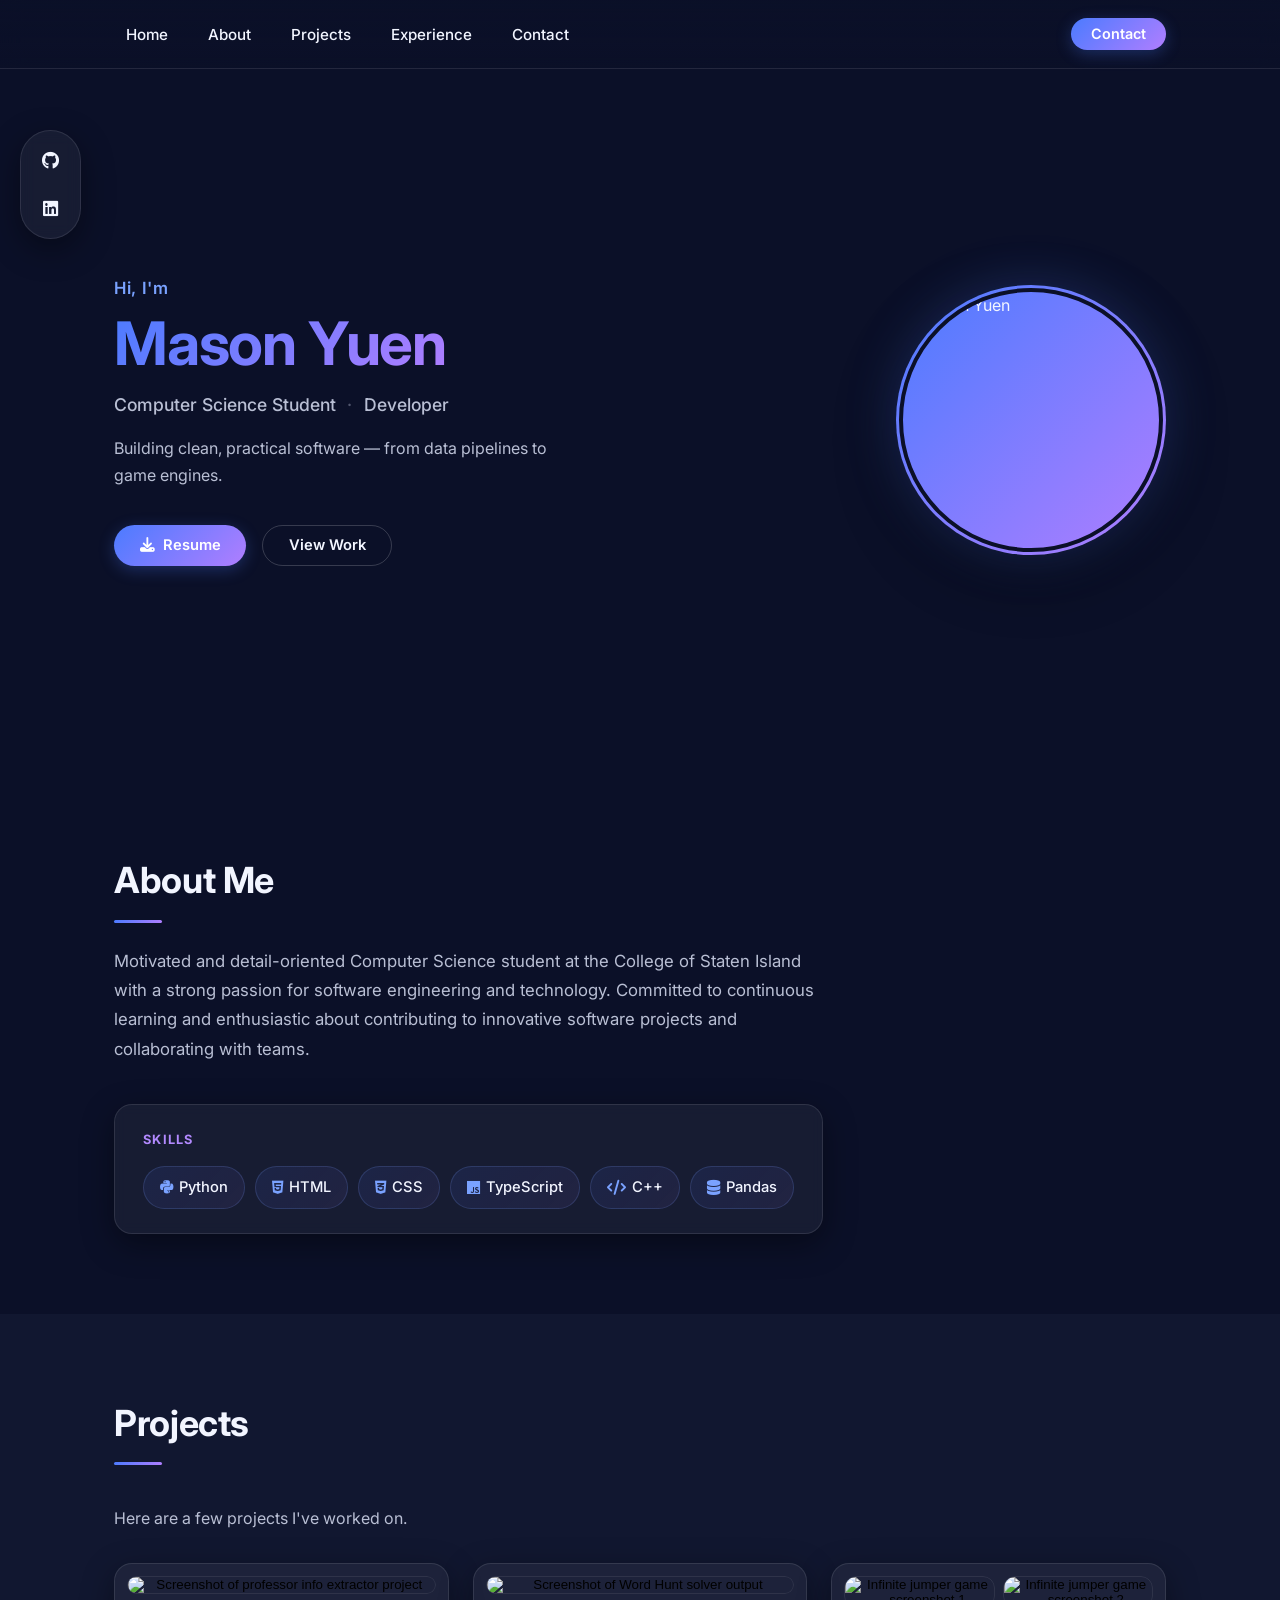
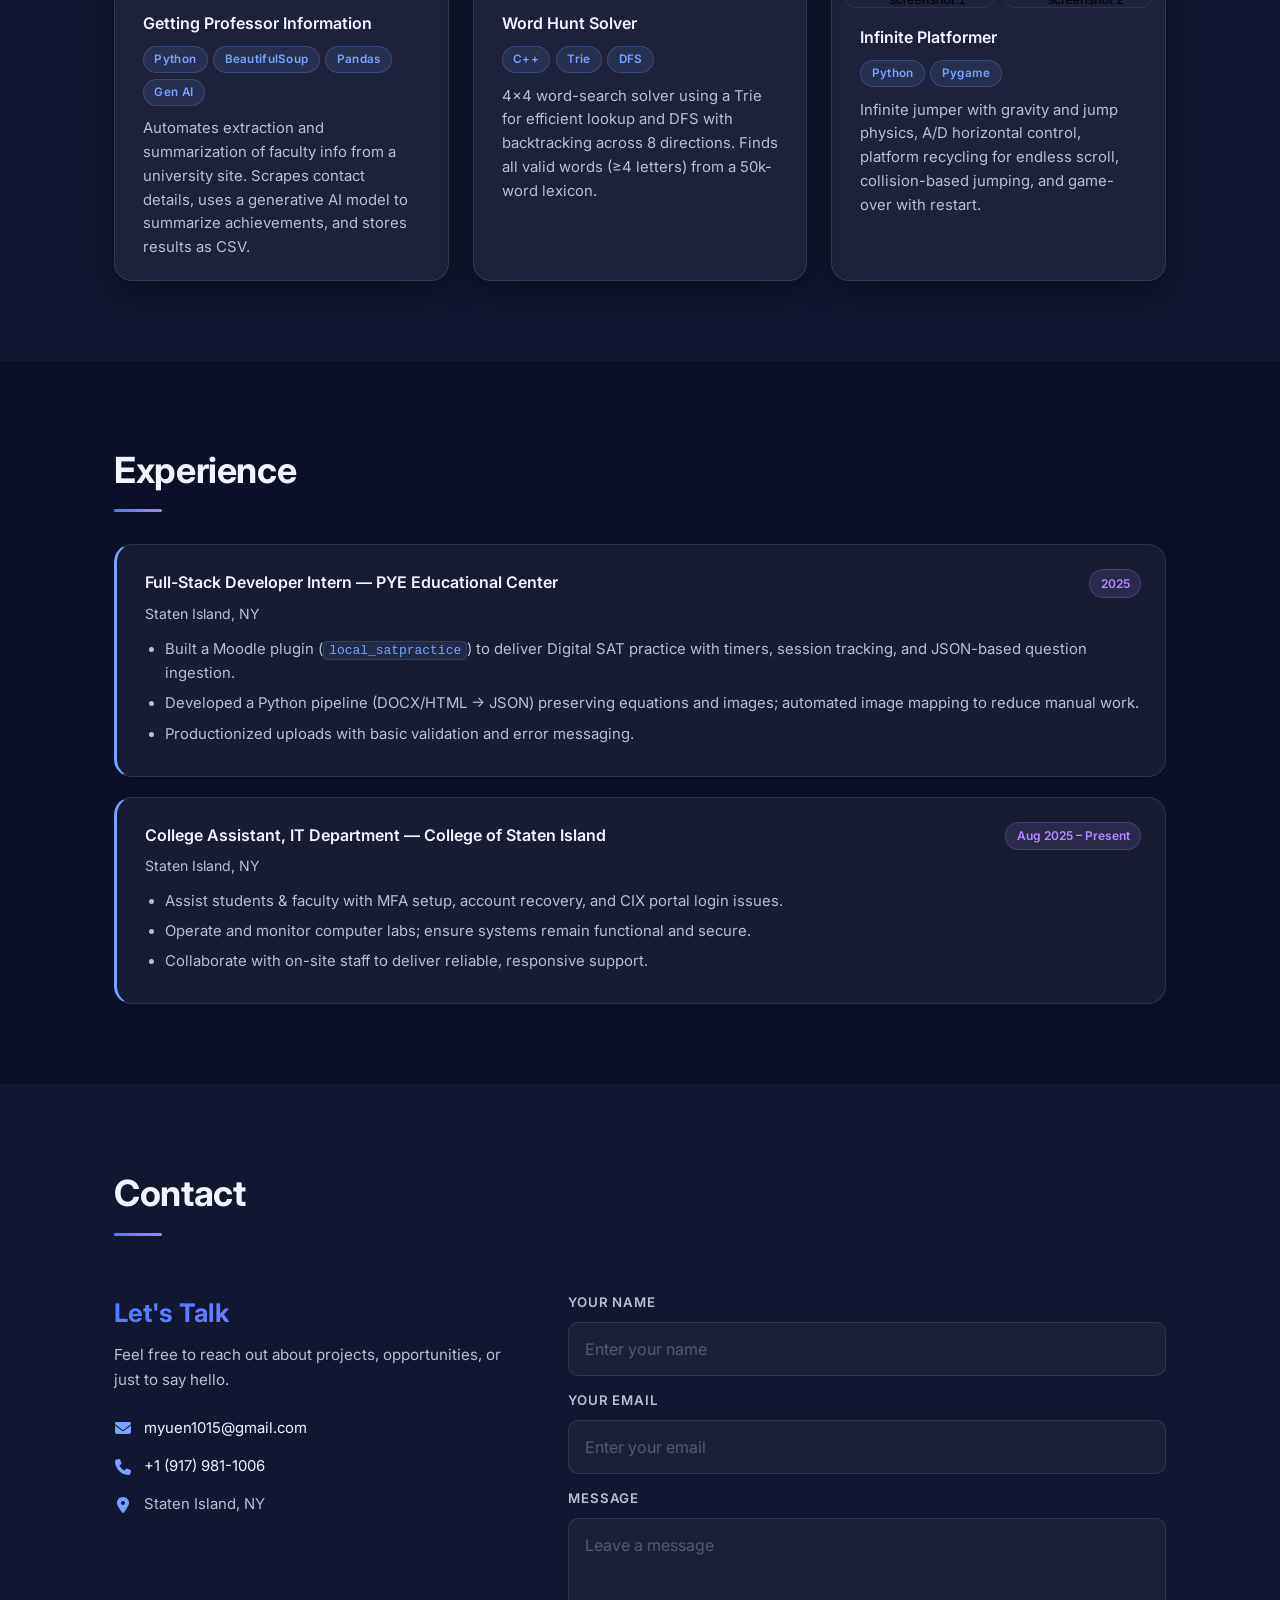
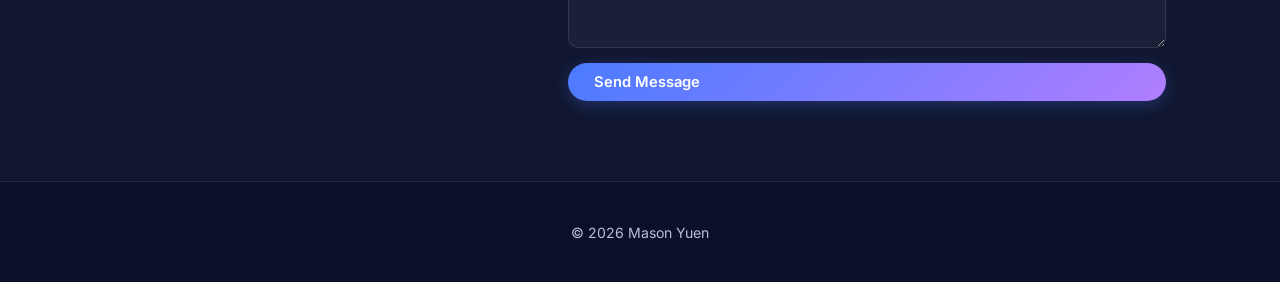
==== index.html @ f8a90714 "Modernize portfolio design and fix JS bugs - Redesign hero to side-by-side layout with gradient phot" ====
<!DOCTYPE html>
<html lang="en">
<head>
  <meta charset="UTF-8" />
  <meta name="viewport" content="width=device-width, initial-scale=1.0" />
  <meta name="description" content="Portfolio of Mason Yuen — Computer Science student and developer. Projects, experience, and contact." />

  <!-- Google Fonts -->
  <link rel="preconnect" href="https://fonts.googleapis.com" />
  <link rel="preconnect" href="https://fonts.gstatic.com" crossorigin />
  <link href="https://fonts.googleapis.com/css2?family=Inter:wght@400;500;600;700&display=swap" rel="stylesheet" />

  <!-- Font Awesome -->
  <link
    rel="stylesheet"
    href="https://cdnjs.cloudflare.com/ajax/libs/font-awesome/6.7.1/css/all.min.css"
    integrity="sha512-5Hs3dF2AEPkpNAR7UiOHba+lRSJNeM2ECkwxUIxC1Q/FLycGTbNapWXB4tP889k5T5Ju8fs4b1P5z/iB4nMfSQ=="
    crossorigin="anonymous"
    referrerpolicy="no-referrer"
  />

  <!-- Favicon -->
  <link rel="icon" type="image/png" href="./assets/logo.png" />

  <!-- Styles & Scripts -->
  <link rel="stylesheet" href="./styles/styles.css" />
  <script src="./scripts/scripts.js" defer></script>

  <title>Mason Yuen — Portfolio</title>
</head>
<body>
  <!-- Scroll Progress Bar -->
  <div class="scroll-progress-bar" id="scroll-progress" aria-hidden="true"></div>

  <noscript>
    <p style="padding:1rem;background:#ffe9e9;color:#a00000">
      This site works best with JavaScript enabled.
    </p>
  </noscript>

  <!-- Social / Floating bar -->
  <aside class="social-media" aria-label="Social links">
    <a href="https://github.com/myuen1015" target="_blank" rel="noopener noreferrer" aria-label="GitHub">
      <i class="fa-brands fa-github" aria-hidden="true"></i>
    </a>
    <a href="https://www.linkedin.com/in/mason-yuen-a70073311/" target="_blank" rel="noopener noreferrer" aria-label="LinkedIn">
      <i class="fa-brands fa-linkedin" aria-hidden="true"></i>
    </a>
  </aside>

  <!-- Header / Navigation -->
  <header class="site-header">
    <nav class="navbar" aria-label="Main">
      <button
        class="nav-toggle"
        aria-label="Open menu"
        aria-controls="primary-nav"
        aria-expanded="false"
      >
        <i class="fa-solid fa-bars" aria-hidden="true"></i>
      </button>

      <div id="primary-nav" class="nav-menu" data-nav>
        <button
          class="nav-close"
          aria-label="Close menu"
          aria-controls="primary-nav"
          aria-expanded="true"
        >
          <i class="fa-solid fa-x" aria-hidden="true"></i>
        </button>
        <a href="#home">Home</a>
        <a href="#about">About</a>
        <a href="#projects">Projects</a>
        <a href="#experience">Experience</a>
        <a href="#contact">Contact</a>
      </div>

      <a href="#contact" class="btn nav-btn mouse-cursor-gradient-tracking">
        <span>Contact</span>
      </a>
    </nav>
  </header>

  <main>
    <!-- Hero -->
    <section class="hero" id="home" aria-labelledby="hero-title">
      <div class="hero-text" data-reveal>
        <p class="hero-greeting">Hi, I'm</p>
        <h1 id="hero-title"><span class="text-effect">Mason Yuen</span></h1>
        <p class="hero-role">Computer Science Student <span class="hero-sep">·</span> Developer</p>
        <p class="hero-bio">Building clean, practical software — from data pipelines to game engines.</p>
        <div class="hero-cta">
          <a
            href="./assets/Mason Yuen Resume 4_24_2025.pdf"
            class="btn"
            target="_blank"
            rel="noopener noreferrer"
          >
            <i class="fa-solid fa-download" aria-hidden="true"></i> Resume
          </a>
          <a href="#projects" class="btn btn-ghost">View Work</a>
        </div>
      </div>
      <div class="hero-image" data-reveal data-reveal-delay="150">
        <div class="hero-image-ring">
          <img src="./assets/file.jpg" alt="Mason Yuen" />
        </div>
      </div>
    </section>

    <!-- About -->
    <section class="section" id="about" aria-labelledby="about-title" data-reveal>
      <h2 id="about-title" class="section-heading">About Me</h2>
      <p class="about-bio text-muted">
        Motivated and detail-oriented Computer Science student at the College of Staten Island
        with a strong passion for software engineering and technology. Committed to continuous
        learning and enthusiastic about contributing to innovative software projects and
        collaborating with teams.
      </p>

      <div class="about-skills">
        <h3>Skills</h3>
        <ul class="skills-list" role="list">
          <li><i class="fa-brands fa-python" aria-hidden="true"></i> Python</li>
          <li><i class="fa-brands fa-html5" aria-hidden="true"></i> HTML</li>
          <li><i class="fa-brands fa-css3-alt" aria-hidden="true"></i> CSS</li>
          <li><i class="fa-brands fa-js" aria-hidden="true"></i> TypeScript</li>
          <li><i class="fa-solid fa-code" aria-hidden="true"></i> C++</li>
          <li><i class="fa-solid fa-database" aria-hidden="true"></i> Pandas</li>
        </ul>
      </div>
    </section>

    <!-- Projects -->
    <section class="section section-tinted" id="projects" aria-labelledby="projects-title" data-reveal>
      <h2 id="projects-title" class="section-heading">Projects</h2>
      <p class="text-muted">Here are a few projects I've worked on.</p>

      <div class="projects-grid">
        <!-- Project 1 -->
        <article class="project-card">
          <figure class="image-placer">
            <button class="lightbox-trigger" data-src="./assets/image22.png" aria-label="Preview: Getting Professor Information project">
              <img src="./assets/image22.png" alt="Screenshot of professor info extractor project" loading="lazy" />
            </button>
            <figcaption class="project-description">
              <h3>Getting Professor Information</h3>
              <div class="tech-tags">
                <span class="tech-tag">Python</span>
                <span class="tech-tag">BeautifulSoup</span>
                <span class="tech-tag">Pandas</span>
                <span class="tech-tag">Gen AI</span>
              </div>
              <p class="project-words">
                Automates extraction and summarization of faculty info from a university site.
                Scrapes contact details, uses a generative AI model to summarize achievements,
                and stores results as CSV.
              </p>
            </figcaption>
          </figure>
        </article>

        <!-- Project 2 -->
        <article class="project-card">
          <figure class="image-placer">
            <button class="lightbox-trigger" data-src="./assets/Wordhuntimage.png" aria-label="Preview: Word Hunt Solver project">
              <img src="./assets/Wordhuntimage.png" alt="Screenshot of Word Hunt solver output" loading="lazy" />
            </button>
            <figcaption class="project-description">
              <h3>Word Hunt Solver</h3>
              <div class="tech-tags">
                <span class="tech-tag">C++</span>
                <span class="tech-tag">Trie</span>
                <span class="tech-tag">DFS</span>
              </div>
              <p class="project-words">
                4×4 word-search solver using a Trie for efficient lookup and DFS with
                backtracking across 8 directions. Finds all valid words (≥4 letters)
                from a 50k-word lexicon.
              </p>
            </figcaption>
          </figure>
        </article>

        <!-- Project 3 -->
        <article class="project-card">
          <figure class="image-placer">
            <div class="project-thumbs">
              <button class="lightbox-trigger" data-src="./assets/Screenshot 2024-12-13 191350.png" aria-label="Preview: Infinite Platformer screenshot 1">
                <img src="./assets/Screenshot 2024-12-13 191350.png" alt="Infinite jumper game screenshot 1" loading="lazy" />
              </button>
              <button class="lightbox-trigger" data-src="./assets/image12312.png" aria-label="Preview: Infinite Platformer screenshot 2">
                <img src="./assets/image12312.png" alt="Infinite jumper game screenshot 2" loading="lazy" />
              </button>
            </div>
            <figcaption class="project-description">
              <h3>Infinite Platformer</h3>
              <div class="tech-tags">
                <span class="tech-tag">Python</span>
                <span class="tech-tag">Pygame</span>
              </div>
              <p class="project-words">
                Infinite jumper with gravity and jump physics, A/D horizontal control,
                platform recycling for endless scroll, collision-based jumping, and
                game-over with restart.
              </p>
            </figcaption>
          </figure>
        </article>
      </div>
    </section>

    <!-- Experience -->
    <section class="section" id="experience" aria-labelledby="exp-title" data-reveal>
      <h2 id="exp-title" class="section-heading">Experience</h2>
      <div class="experience-list">
        <article class="experience-item">
          <div class="exp-header">
            <h3>Full-Stack Developer Intern — PYE Educational Center</h3>
            <span class="exp-badge">2025</span>
          </div>
          <p class="exp-meta">Staten Island, NY</p>
          <ul>
            <li>Built a Moodle plugin (<code>local_satpractice</code>) to deliver Digital SAT practice with timers, session tracking, and JSON-based question ingestion.</li>
            <li>Developed a Python pipeline (DOCX/HTML → JSON) preserving equations and images; automated image mapping to reduce manual work.</li>
            <li>Productionized uploads with basic validation and error messaging.</li>
          </ul>
        </article>

        <article class="experience-item">
          <div class="exp-header">
            <h3>College Assistant, IT Department — College of Staten Island</h3>
            <span class="exp-badge">Aug 2025 – Present</span>
          </div>
          <p class="exp-meta">Staten Island, NY</p>
          <ul>
            <li>Assist students & faculty with MFA setup, account recovery, and CIX portal login issues.</li>
            <li>Operate and monitor computer labs; ensure systems remain functional and secure.</li>
            <li>Collaborate with on-site staff to deliver reliable, responsive support.</li>
          </ul>
        </article>
      </div>
    </section>

    <!-- Contact -->
    <section class="section section-tinted" id="contact" aria-labelledby="contact-title" data-reveal>
      <h2 id="contact-title" class="section-heading">Contact</h2>

      <div class="contact-section">
        <div class="contact-left">
          <h3 class="text-effect">Let's Talk</h3>
          <p class="text-muted">Feel free to reach out about projects, opportunities, or just to say hello.</p>

          <div class="contact-details">
            <div class="contact-item">
              <i class="fa-solid fa-envelope" aria-hidden="true"></i>
              <a href="mailto:myuen1015@gmail.com">myuen1015@gmail.com</a>
            </div>
            <div class="contact-item">
              <i class="fa-solid fa-phone" aria-hidden="true"></i>
              <a href="tel:+19179811006">+1 (917) 981-1006</a>
            </div>
            <div class="contact-item">
              <i class="fa-solid fa-location-dot" aria-hidden="true"></i>
              <span>Staten Island, NY</span>
            </div>
          </div>
        </div>

        <form
          action="https://formsubmit.co/myuen1015@gmail.com"
          method="POST"
          class="contact-right"
        >
          <input type="hidden" name="_captcha" value="true" />
          <input type="hidden" name="_subject" value="Portfolio Contact" />
          <input type="hidden" name="_template" value="table" />
          <input type="text" name="_honey" style="display:none" tabindex="-1" autocomplete="off" />

          <label for="name">Your Name</label>
          <input type="text" id="name" name="name" placeholder="Enter your name" required />

          <label for="email">Your Email</label>
          <input type="email" id="email" name="email" placeholder="Enter your email" required />

          <label for="message">Message</label>
          <textarea name="message" id="message" placeholder="Leave a message" required></textarea>

          <button type="submit" class="btn">Send Message</button>
        </form>
      </div>
    </section>
  </main>

  <!-- Scroll to Top -->
  <button class="scroll-top" id="scroll-top" aria-label="Scroll to top">
    <i class="fa-solid fa-arrow-up" aria-hidden="true"></i>
  </button>

  <!-- Lightbox -->
  <div
    id="lightbox"
    class="lightbox"
    role="dialog"
    aria-modal="true"
    aria-label="Image preview"
    hidden
  >
    <div class="lightbox-inner">
      <img id="lightbox-img" alt="Expanded project image" />
      <button class="lightbox-close" aria-label="Close image preview">&times;</button>
    </div>
    <div class="lightbox-backdrop"></div>
  </div>

  <footer class="site-footer">
    <p>&copy; <span id="year"></span> Mason Yuen</p>
  </footer>
</body>
</html>
---- styles/styles.css ----
/* =========================
   THEME & RESET
========================= */
:root {
  --bg: #0b1028;
  --surface: #111730;
  --surface-2: #0e1431;
  --text: #f2f5ff;
  --muted: #b9bfd4;
  --accent-1: #7aa2ff;
  --accent-2: #b38aff;
  --accent-grad: linear-gradient(135deg, #4b7bff 0%, #b07eff 100%);
  --ring: rgba(122,162,255,.45);
  --card: rgba(255,255,255,0.05);
  --border: rgba(255,255,255,0.10);
  --shadow: 0 10px 32px rgba(0,0,0,.4);
  --radius: 18px;
  --radius-sm: 12px;
  --container: 1100px;
}

* { box-sizing: border-box; }
html { scroll-behavior: smooth; }
body {
  margin: 0;
  color: var(--text);
  background: var(--bg);
  font: 16px/1.65 'Inter', system-ui, -apple-system, Segoe UI, Roboto, Arial, sans-serif;
}

@media (prefers-reduced-motion: reduce) {
  * { animation: none !important; transition: none !important; }
}

/* Utilities */
.text-muted { color: var(--muted); }
.text-effect {
  background: var(--accent-grad);
  -webkit-background-clip: text;
  background-clip: text;
  color: transparent;
}

/* Links */
a { color: var(--accent-1); text-decoration: none; }
a:hover { opacity: .85; }
:focus-visible { outline: 2px solid var(--accent-1); outline-offset: 3px; }

/* =========================
   SCROLL PROGRESS BAR
========================= */
.scroll-progress-bar {
  position: fixed;
  top: 0; left: 0;
  height: 3px;
  width: 0%;
  background: var(--accent-grad);
  z-index: 9999;
  transition: width .1s linear;
}

/* =========================
   SECTIONS
========================= */
.section {
  width: min(100%, var(--container));
  margin: 0 auto;
  padding: 5rem 1.5rem;
}

.section-tinted {
  background: var(--surface);
  width: 100%;
  max-width: 100%;
  padding: 5rem max(1.5rem, calc((100vw - var(--container)) / 2 + 1.5rem));
}

/* Section heading with gradient underline */
.section-heading {
  font-size: clamp(1.75rem, 3vw, 2.25rem);
  margin: 0 0 1.5rem;
  position: relative;
  display: inline-block;
  padding-bottom: .75rem;
  font-weight: 700;
  letter-spacing: -.01em;
}
.section-heading::after {
  content: '';
  position: absolute;
  left: 0; bottom: 0;
  width: 48px; height: 3px;
  background: var(--accent-grad);
  border-radius: 2px;
}

/* =========================
   SOCIAL (FLOATING)
========================= */
.social-media {
  position: fixed;
  top: 130px; left: 20px;
  z-index: 1000;
  display: grid;
  gap: .5rem;
  padding: .6rem;
  background: var(--card);
  border: 1px solid var(--border);
  border-radius: 999px;
  backdrop-filter: blur(8px);
  box-shadow: var(--shadow);
}
.social-media a {
  display: grid;
  place-items: center;
  width: 40px; height: 40px;
  border-radius: 50%;
  color: var(--text);
  font-size: 1.1rem;
  transition: transform .25s ease, background-color .25s ease;
}
.social-media a:hover {
  transform: translateY(-2px);
  background: rgba(255,255,255,.08);
  opacity: 1;
}

/* =========================
   NAVBAR
========================= */
.site-header {
  position: sticky; top: 0; z-index: 900;
  background: linear-gradient(to bottom, rgba(11,16,40,.94), rgba(11,16,40,.72));
  backdrop-filter: blur(12px);
  -webkit-backdrop-filter: blur(12px);
  border-bottom: 1px solid var(--border);
}

.navbar {
  display: flex;
  align-items: center;
  justify-content: space-between;
  gap: 1rem;
  padding: .85rem 1.5rem;
  max-width: var(--container);
  margin: 0 auto;
}
.nav-toggle, .nav-close {
  display: none;
  background: none; border: 0;
  color: var(--text); font-size: 1.4rem;
  cursor: pointer;
  padding: .25rem;
}
.nav-menu {
  display: flex; gap: 1rem; align-items: center;
}
.nav-menu a {
  padding: .5rem .75rem;
  border-radius: 8px;
  position: relative;
  color: var(--text);
  font-weight: 500;
  font-size: .95rem;
}
.nav-menu a::after {
  content: "";
  position: absolute; left: .75rem; right: .75rem; bottom: .3rem;
  height: 2px; border-radius: 2px;
  transform: scaleX(0); transform-origin: left;
  background: var(--accent-1);
  transition: transform .25s ease;
}
.nav-menu a:hover::after { transform: scaleX(1); }
.nav-menu a:hover { opacity: 1; }

.nav-btn.btn {
  padding: .55rem 1.25rem;
  font-size: .9rem;
}

@media (max-width: 900px) {
  .nav-toggle { display: inline-grid; place-items: center; }
  .nav-btn { display: none; }
  .nav-menu {
    position: fixed; inset: 0 0 0 auto;
    width: 78%; max-width: 300px;
    flex-direction: column; align-items: flex-start;
    padding: 1.5rem;
    gap: 1rem;
    background: linear-gradient(180deg, #0f1540 0%, #0b1028 100%);
    border-left: 1px solid var(--border);
    transform: translateX(100%);
    transition: transform .3s ease;
    z-index: 901;
    box-shadow: -8px 0 40px rgba(0,0,0,.5);
  }
  .nav-menu.is-open { transform: translateX(0); }
  .nav-close { display: inline-grid; place-items: center; align-self: flex-end; }
  .nav-menu a { font-size: 1.05rem; width: 100%; }
}

/* =========================
   BODY SPOTLIGHT
========================= */
body::before {
  --size: 0;
  content: "";
  position: fixed; inset: 0 auto auto 0;
  left: var(--x); top: var(--y);
  width: var(--size); height: var(--size);
  transform: translate(-50%, -50%);
  background: radial-gradient(circle closest-side, rgba(75,123,255,.18), transparent 60%);
  pointer-events: none; z-index: 0;
  transition: width .2s ease, height .2s ease;
}
body:hover::before { --size: 700px; }

/* =========================
   SCROLL REVEAL
========================= */
[data-reveal] {
  opacity: 0;
  transform: translateY(28px);
  transition: opacity .65s ease, transform .65s ease;
}
[data-reveal].revealed {
  opacity: 1;
  transform: translateY(0);
}

/* =========================
   HERO
========================= */
.hero {
  min-height: clamp(520px, 78vh, 820px);
  padding: 4rem 1.5rem;
  display: flex;
  align-items: center;
  justify-content: center;
  gap: 5rem;
  max-width: var(--container);
  margin: 0 auto;
  position: relative;
}

.hero-text { flex: 1; min-width: 0; }

.hero-greeting {
  color: var(--accent-1);
  font-weight: 600;
  font-size: 1.05rem;
  margin: 0 0 .5rem;
  letter-spacing: .04em;
}

.hero h1 {
  font-size: clamp(2.5rem, 5vw, 3.75rem);
  line-height: 1.1;
  margin: 0 0 .85rem;
  font-weight: 700;
  letter-spacing: -.02em;
}

.hero-role {
  font-size: 1.1rem;
  color: var(--muted);
  margin: 0 0 1rem;
  font-weight: 500;
}
.hero-sep { opacity: .4; margin: 0 .4rem; }

.hero-bio {
  color: var(--muted);
  font-size: 1rem;
  max-width: 46ch;
  margin: 0 0 2.25rem;
  line-height: 1.7;
}

.hero-cta { display: flex; gap: 1rem; flex-wrap: wrap; }

.hero-image { flex-shrink: 0; }

.hero-image-ring {
  position: relative;
  width: 270px; height: 270px;
  border-radius: 50%;
  padding: 3px;
  background: var(--accent-grad);
  box-shadow: 0 0 50px rgba(75,123,255,.25), 0 20px 60px rgba(0,0,0,.45);
}
.hero-image-ring img {
  width: 100%; height: 100%;
  object-fit: cover;
  border-radius: 50%;
  display: block;
  border: 4px solid var(--bg);
}

@media (max-width: 760px) {
  .hero {
    flex-direction: column-reverse;
    text-align: center;
    gap: 2.5rem;
    min-height: auto;
    padding: 3.5rem 1.5rem;
  }
  .hero-bio { margin-inline: auto; }
  .hero-cta { justify-content: center; }
  .hero-image-ring { width: 190px; height: 190px; }
}

/* =========================
   ABOUT
========================= */
.about-bio {
  max-width: 64ch;
  font-size: 1.05rem;
  margin: 0 0 2.5rem;
  line-height: 1.75;
}

.about-skills {
  padding: 1.5rem 1.75rem;
  background: var(--card);
  border: 1px solid var(--border);
  border-radius: var(--radius);
  backdrop-filter: blur(6px);
  box-shadow: var(--shadow);
  display: inline-block;
  max-width: 100%;
}
.about-skills h3 {
  margin: 0 0 1rem;
  color: var(--accent-2);
  font-size: .8rem;
  font-weight: 700;
  text-transform: uppercase;
  letter-spacing: .1em;
}
.skills-list {
  list-style: none;
  display: flex; flex-wrap: wrap;
  gap: .6rem;
  padding: 0; margin: 0;
}
.skills-list li {
  display: inline-flex;
  align-items: center; gap: .4rem;
  padding: .5rem 1rem;
  border-radius: 999px;
  background: linear-gradient(135deg, rgba(75,123,255,.1), rgba(176,126,255,.07));
  border: 1px solid rgba(122,162,255,.18);
  font-size: .92rem;
  font-weight: 500;
  transition: transform .2s ease, box-shadow .2s ease, border-color .2s ease;
  cursor: default;
}
.skills-list li:hover {
  transform: translateY(-2px);
  box-shadow: 0 6px 18px rgba(122,162,255,.2);
  border-color: var(--accent-1);
}
.skills-list li i { color: var(--accent-1); font-size: .95rem; }

/* =========================
   PROJECTS
========================= */
.projects-grid {
  display: grid;
  grid-template-columns: repeat(3, 1fr);
  gap: 1.5rem;
  margin-top: 2rem;
}
@media (max-width: 1100px) { .projects-grid { grid-template-columns: repeat(2,1fr); } }
@media (max-width: 620px)  { .projects-grid { grid-template-columns: 1fr; } }

.project-card {
  background: var(--card);
  border: 1px solid var(--border);
  border-radius: var(--radius);
  box-shadow: var(--shadow);
  overflow: hidden;
  transition: transform .3s ease, box-shadow .3s ease, border-color .3s ease;
}
.project-card:hover {
  transform: translateY(-6px);
  box-shadow: 0 24px 56px rgba(0,0,0,.55);
  border-color: rgba(122,162,255,.3);
}

.image-placer {
  display: block;
  padding: .75rem .75rem 0;
  margin: 0;
}
.image-placer button {
  background: none; border: 0; padding: 0;
  cursor: zoom-in;
  display: block; width: 100%;
  border-radius: var(--radius-sm);
  overflow: hidden;
}
.image-placer img {
  display: block; width: 100%; height: auto;
  border-radius: var(--radius-sm);
  border: 1px solid rgba(255,255,255,.08);
  transition: transform .3s ease, box-shadow .3s ease;
}
.image-placer button:hover img {
  transform: scale(1.03);
  box-shadow: 0 0 26px rgba(122,162,255,.22);
}
.project-thumbs {
  display: grid; grid-template-columns: 1fr 1fr; gap: .5rem;
}

.project-description { padding: 1rem 1rem 1.25rem; }
.project-description h3 {
  margin: 0 0 .6rem;
  color: var(--text);
  font-size: 1rem;
  font-weight: 600;
}
.project-words { color: var(--muted); font-size: .93rem; margin: 0; line-height: 1.6; }

/* Tech tags */
.tech-tags { display: flex; flex-wrap: wrap; gap: .35rem; margin-bottom: .7rem; }
.tech-tag {
  display: inline-block;
  padding: .18rem .65rem;
  font-size: .73rem;
  font-weight: 600;
  border-radius: 999px;
  background: rgba(122,162,255,.1);
  border: 1px solid rgba(122,162,255,.22);
  color: var(--accent-1);
  letter-spacing: .025em;
}

/* =========================
   EXPERIENCE
========================= */
.experience-list { display: grid; gap: 1.25rem; margin-top: .5rem; }

.experience-item {
  background: var(--card);
  border: 1px solid var(--border);
  border-left: 3px solid var(--accent-1);
  border-radius: var(--radius);
  padding: 1.5rem 1.5rem 1.5rem 1.75rem;
  transition: border-left-color .25s ease, transform .25s ease;
}
.experience-item:hover {
  border-left-color: var(--accent-2);
  transform: translateX(4px);
}
.exp-header {
  display: flex;
  align-items: flex-start;
  justify-content: space-between;
  gap: 1rem;
  flex-wrap: wrap;
  margin-bottom: .25rem;
}
.exp-header h3 {
  margin: 0;
  font-size: 1rem;
  font-weight: 600;
  color: var(--text);
}
.exp-badge {
  flex-shrink: 0;
  display: inline-block;
  padding: .2rem .65rem;
  font-size: .75rem;
  font-weight: 600;
  border-radius: 999px;
  background: rgba(179,138,255,.12);
  border: 1px solid rgba(179,138,255,.22);
  color: var(--accent-2);
  white-space: nowrap;
}
.exp-meta { color: var(--muted); font-size: .88rem; margin: .2rem 0 .75rem; }
.experience-item ul {
  margin: 0; padding-left: 1.25rem;
  color: var(--muted);
}
.experience-item li { margin-bottom: .35rem; font-size: .93rem; }
.experience-item code {
  background: rgba(122,162,255,.1);
  border: 1px solid rgba(122,162,255,.18);
  padding: .1em .4em;
  border-radius: 4px;
  font-size: .87em;
  color: var(--accent-1);
}

/* =========================
   CONTACT
========================= */
.contact-section {
  display: grid;
  grid-template-columns: 1fr 1.5fr;
  gap: 3.5rem;
  align-items: start;
  margin-top: 2rem;
}
@media (max-width: 768px) {
  .contact-section { grid-template-columns: 1fr; gap: 2rem; }
}

.contact-left h3 {
  font-size: 1.6rem;
  margin: 0 0 .5rem;
  font-weight: 700;
}
.contact-left > .text-muted { margin: 0 0 1.5rem; font-size: .95rem; }

.contact-details { display: grid; gap: .85rem; }
.contact-item {
  display: flex;
  align-items: center;
  gap: .75rem;
  color: var(--muted);
  font-size: .93rem;
}
.contact-item i { color: var(--accent-1); font-size: 1rem; width: 18px; text-align: center; }
.contact-item a { color: var(--text); }
.contact-item a:hover { color: var(--accent-1); opacity: 1; }

.contact-right { display: flex; flex-direction: column; gap: .9rem; }
.contact-right label {
  font-size: .83rem;
  font-weight: 600;
  color: var(--muted);
  margin-bottom: -.4rem;
  text-transform: uppercase;
  letter-spacing: .06em;
}
.contact-right input,
.contact-right textarea {
  width: 100%;
  padding: .8rem 1rem;
  background: rgba(255,255,255,0.04);
  border: 1px solid var(--border);
  border-radius: 10px;
  color: var(--text);
  font: inherit;
  transition: border-color .2s ease, box-shadow .2s ease;
}
.contact-right input:focus,
.contact-right textarea:focus {
  outline: none;
  border-color: var(--accent-1);
  box-shadow: 0 0 0 3px rgba(122,162,255,.12);
}
.contact-right textarea { resize: vertical; min-height: 130px; }
.contact-right input::placeholder,
.contact-right textarea::placeholder { color: rgba(255,255,255,.25); }

/* =========================
   BUTTONS
========================= */
.btn {
  display: inline-flex;
  align-items: center; gap: .5rem;
  padding: .75rem 1.6rem;
  border-radius: 999px;
  border: 0;
  font: 600 .92rem/1 'Inter', system-ui, sans-serif;
  color: #fff;
  background: var(--accent-grad);
  cursor: pointer;
  text-decoration: none;
  transition: transform .2s ease, box-shadow .2s ease, opacity .2s ease;
  box-shadow: 0 4px 16px rgba(75,123,255,.28);
}
.btn:hover { transform: translateY(-2px); box-shadow: 0 8px 26px rgba(75,123,255,.4); opacity: 1; }
.btn:active { transform: translateY(0); }

.btn-ghost {
  background: transparent;
  border: 1px solid rgba(255,255,255,.18);
  color: var(--text);
  box-shadow: none;
}
.btn-ghost:hover {
  background: rgba(255,255,255,.06);
  border-color: rgba(255,255,255,.3);
  box-shadow: none;
}

/* Gradient tracking nav button */
.mouse-cursor-gradient-tracking { position: relative; overflow: hidden; }
.mouse-cursor-gradient-tracking span { position: relative; pointer-events: none; }
.mouse-cursor-gradient-tracking::before {
  --size: 0;
  content: ""; position: absolute; left: var(--x); top: var(--y);
  width: var(--size); height: var(--size);
  background: radial-gradient(circle closest-side, var(--accent-2), transparent);
  transform: translate(-50%,-50%);
  transition: width .2s ease, height .2s ease;
}
.mouse-cursor-gradient-tracking:hover::before { --size: 200px; }

/* =========================
   SCROLL TO TOP
========================= */
.scroll-top {
  position: fixed;
  bottom: 2rem; right: 1.5rem;
  z-index: 1000;
  width: 44px; height: 44px;
  border-radius: 50%;
  background: var(--accent-grad);
  border: 0;
  color: #fff;
  font-size: 1rem;
  cursor: pointer;
  opacity: 0;
  transform: translateY(12px);
  transition: opacity .3s ease, transform .3s ease;
  pointer-events: none;
  box-shadow: 0 4px 18px rgba(75,123,255,.35);
  display: grid;
  place-items: center;
}
.scroll-top.visible {
  opacity: 1;
  transform: translateY(0);
  pointer-events: auto;
}
.scroll-top:hover { transform: translateY(-3px); }

/* =========================
   LIGHTBOX
========================= */
.lightbox[hidden] { display: none; }
.lightbox {
  position: fixed; inset: 0; z-index: 2000;
  display: grid; place-items: center;
}
.lightbox-backdrop {
  position: absolute; inset: 0;
  background: rgba(0,0,0,.88);
  backdrop-filter: blur(4px);
}
.lightbox-inner {
  position: relative; z-index: 2;
  background: #080e1e;
  padding: .75rem;
  border-radius: var(--radius);
  border: 1px solid var(--border);
  box-shadow: var(--shadow);
}
#lightbox-img {
  display: block;
  max-width: min(92vw, 1100px);
  max-height: 80vh;
  border-radius: 12px;
}
.lightbox-close {
  position: absolute; top: .2rem; right: .5rem;
  font-size: 2rem; line-height: 1;
  border: 0; background: transparent;
  color: var(--text); cursor: pointer;
}

/* =========================
   FOOTER
========================= */
.site-footer {
  border-top: 1px solid var(--border);
  padding: 1.5rem 1rem;
  text-align: center;
  color: var(--muted);
  font-size: .88rem;
}
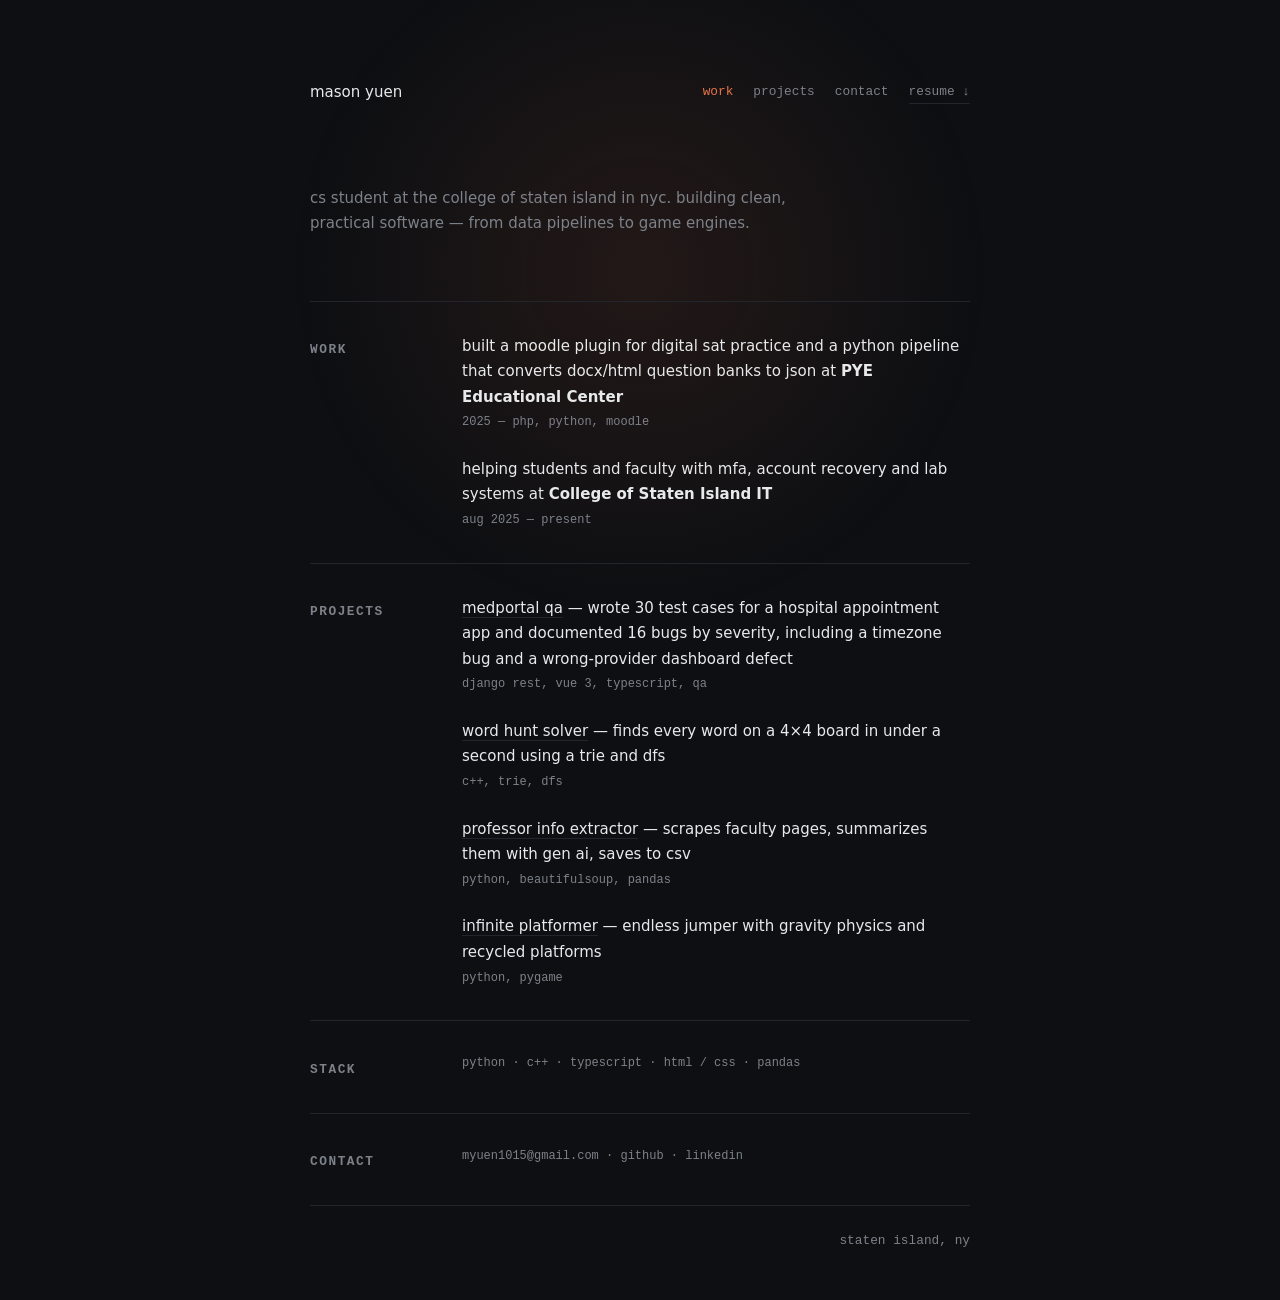
==== commit a7be5c48: "Simplify portfolio into a minimal single-page layout Co-Authored-By: Claude Sonnet 5.5 <noreply@anth" ====
--- a/index.html
+++ b/index.html
@@ -3,319 +3,80 @@
 <head>
   <meta charset="UTF-8" />
   <meta name="viewport" content="width=device-width, initial-scale=1.0" />
-  <meta name="description" content="Portfolio of Mason Yuen — Computer Science student and developer. Projects, experience, and contact." />
-
-  <!-- Google Fonts -->
-  <link rel="preconnect" href="https://fonts.googleapis.com" />
-  <link rel="preconnect" href="https://fonts.gstatic.com" crossorigin />
-  <link href="https://fonts.googleapis.com/css2?family=Inter:wght@400;500;600;700&display=swap" rel="stylesheet" />
-
-  <!-- Font Awesome -->
-  <link
-    rel="stylesheet"
-    href="https://cdnjs.cloudflare.com/ajax/libs/font-awesome/6.7.1/css/all.min.css"
-    integrity="sha512-5Hs3dF2AEPkpNAR7UiOHba+lRSJNeM2ECkwxUIxC1Q/FLycGTbNapWXB4tP889k5T5Ju8fs4b1P5z/iB4nMfSQ=="
-    crossorigin="anonymous"
-    referrerpolicy="no-referrer"
-  />
-
-  <!-- Favicon -->
-  <link rel="icon" type="image/png" href="./assets/logo.png" />
-
-  <!-- Styles & Scripts -->
+  <meta name="description" content="Mason Yuen — computer science student and developer." />
+  <title>Mason Yuen</title>
+  <link rel="icon" type="image/png" href="./assests/logo.png" />
   <link rel="stylesheet" href="./styles/styles.css" />
   <script src="./scripts/scripts.js" defer></script>
-
-  <title>Mason Yuen — Portfolio</title>
 </head>
 <body>
-  <!-- Scroll Progress Bar -->
-  <div class="scroll-progress-bar" id="scroll-progress" aria-hidden="true"></div>
+  <div class="wrap">
+    <header class="top">
+      <a href="#" class="name">mason yuen</a>
+      <nav class="mono">
+        <a href="#work" class="active">work</a>
+        <a href="#projects">projects</a>
+        <a href="#contact">contact</a>
+        <a href="./assests/Mason_Yuen Resume-1.pdf" target="_blank" rel="noopener" class="underlined">resume ↓</a>
+      </nav>
+    </header>
 
-  <noscript>
-    <p style="padding:1rem;background:#ffe9e9;color:#a00000">
-      This site works best with JavaScript enabled.
+    <p class="intro">
+      cs student at the college of staten island in nyc. building clean, practical
+      software — from data pipelines to game engines.
     </p>
-  </noscript>
 
-  <!-- Social / Floating bar -->
-  <aside class="social-media" aria-label="Social links">
-    <a href="https://github.com/myuen1015" target="_blank" rel="noopener noreferrer" aria-label="GitHub">
-      <i class="fa-brands fa-github" aria-hidden="true"></i>
-    </a>
-    <a href="https://www.linkedin.com/in/mason-yuen-a70073311/" target="_blank" rel="noopener noreferrer" aria-label="LinkedIn">
-      <i class="fa-brands fa-linkedin" aria-hidden="true"></i>
-    </a>
-  </aside>
-
-  <!-- Header / Navigation -->
-  <header class="site-header">
-    <nav class="navbar" aria-label="Main">
-      <button
-        class="nav-toggle"
-        aria-label="Open menu"
-        aria-controls="primary-nav"
-        aria-expanded="false"
-      >
-        <i class="fa-solid fa-bars" aria-hidden="true"></i>
-      </button>
-
-      <div id="primary-nav" class="nav-menu" data-nav>
-        <button
-          class="nav-close"
-          aria-label="Close menu"
-          aria-controls="primary-nav"
-          aria-expanded="true"
-        >
-          <i class="fa-solid fa-x" aria-hidden="true"></i>
-        </button>
-        <a href="#home">Home</a>
-        <a href="#about">About</a>
-        <a href="#projects">Projects</a>
-        <a href="#experience">Experience</a>
-        <a href="#contact">Contact</a>
-      </div>
-
-      <a href="#contact" class="btn nav-btn mouse-cursor-gradient-tracking">
-        <span>Contact</span>
-      </a>
-    </nav>
-  </header>
-
-  <main>
-    <!-- Hero -->
-    <section class="hero" id="home" aria-labelledby="hero-title">
-      <div class="hero-text" data-reveal>
-        <p class="hero-greeting">Hi, I'm</p>
-        <h1 id="hero-title"><span class="text-effect">Mason Yuen</span></h1>
-        <p class="hero-role">Computer Science Student <span class="hero-sep">·</span> Developer</p>
-        <p class="hero-bio">Building clean, practical software — from data pipelines to game engines.</p>
-        <div class="hero-cta">
-          <a
-            href="./assets/Mason Yuen Resume 4_24_2025.pdf"
-            class="btn"
-            target="_blank"
-            rel="noopener noreferrer"
-          >
-            <i class="fa-solid fa-download" aria-hidden="true"></i> Resume
-          </a>
-          <a href="#projects" class="btn btn-ghost">View Work</a>
+    <section id="work">
+      <h2 class="mono">work</h2>
+      <div class="rows">
+        <div class="row">
+          <p>built a moodle plugin for digital sat practice and a python pipeline that converts docx/html question banks to json at <strong>PYE Educational Center</strong></p>
+          <p class="meta mono">2025 — php, python, moodle</p>
         </div>
-      </div>
-      <div class="hero-image" data-reveal data-reveal-delay="150">
-        <div class="hero-image-ring">
-          <img src="./assets/file.jpg" alt="Mason Yuen" />
+        <div class="row">
+          <p>helping students and faculty with mfa, account recovery and lab systems at <strong>College of Staten Island IT</strong></p>
+          <p class="meta mono">aug 2025 — present</p>
         </div>
       </div>
     </section>
 
-    <!-- About -->
-    <section class="section" id="about" aria-labelledby="about-title" data-reveal>
-      <h2 id="about-title" class="section-heading">About Me</h2>
-      <p class="about-bio text-muted">
-        Motivated and detail-oriented Computer Science student at the College of Staten Island
-        with a strong passion for software engineering and technology. Committed to continuous
-        learning and enthusiastic about contributing to innovative software projects and
-        collaborating with teams.
-      </p>
-
-      <div class="about-skills">
-        <h3>Skills</h3>
-        <ul class="skills-list" role="list">
-          <li><i class="fa-brands fa-python" aria-hidden="true"></i> Python</li>
-          <li><i class="fa-brands fa-html5" aria-hidden="true"></i> HTML</li>
-          <li><i class="fa-brands fa-css3-alt" aria-hidden="true"></i> CSS</li>
-          <li><i class="fa-brands fa-js" aria-hidden="true"></i> TypeScript</li>
-          <li><i class="fa-solid fa-code" aria-hidden="true"></i> C++</li>
-          <li><i class="fa-solid fa-database" aria-hidden="true"></i> Pandas</li>
-        </ul>
+    <section id="projects">
+      <h2 class="mono">projects</h2>
+      <div class="rows">
+        <div class="row">
+          <p><span class="underlined">medportal qa</span> — wrote 30 test cases for a hospital appointment app and documented 16 bugs by severity, including a timezone bug and a wrong-provider dashboard defect</p>
+          <p class="meta mono">django rest, vue 3, typescript, qa</p>
+        </div>
+        <div class="row">
+          <p><a class="underlined" href="https://github.com/myuen1015/Word_Hunt-solver-game-pigeon" target="_blank" rel="noopener">word hunt solver</a> — finds every word on a 4×4 board in under a second using a trie and dfs</p>
+          <p class="meta mono">c++, trie, dfs</p>
+        </div>
+        <div class="row">
+          <p><a class="underlined" href="https://github.com/myuen1015/ProfessorInformation" target="_blank" rel="noopener">professor info extractor</a> — scrapes faculty pages, summarizes them with gen ai, saves to csv</p>
+          <p class="meta mono">python, beautifulsoup, pandas</p>
+        </div>
+        <div class="row">
+          <p><a class="underlined" href="https://github.com/myuen1015/Cat-jump-doodle" target="_blank" rel="noopener">infinite platformer</a> — endless jumper with gravity physics and recycled platforms</p>
+          <p class="meta mono">python, pygame</p>
+        </div>
       </div>
     </section>
 
-    <!-- Projects -->
-    <section class="section section-tinted" id="projects" aria-labelledby="projects-title" data-reveal>
-      <h2 id="projects-title" class="section-heading">Projects</h2>
-      <p class="text-muted">Here are a few projects I've worked on.</p>
-
-      <div class="projects-grid">
-        <!-- Project 1 -->
-        <article class="project-card">
-          <figure class="image-placer">
-            <button class="lightbox-trigger" data-src="./assets/image22.png" aria-label="Preview: Getting Professor Information project">
-              <img src="./assets/image22.png" alt="Screenshot of professor info extractor project" loading="lazy" />
-            </button>
-            <figcaption class="project-description">
-              <h3>Getting Professor Information</h3>
-              <div class="tech-tags">
-                <span class="tech-tag">Python</span>
-                <span class="tech-tag">BeautifulSoup</span>
-                <span class="tech-tag">Pandas</span>
-                <span class="tech-tag">Gen AI</span>
-              </div>
-              <p class="project-words">
-                Automates extraction and summarization of faculty info from a university site.
-                Scrapes contact details, uses a generative AI model to summarize achievements,
-                and stores results as CSV.
-              </p>
-            </figcaption>
-          </figure>
-        </article>
-
-        <!-- Project 2 -->
-        <article class="project-card">
-          <figure class="image-placer">
-            <button class="lightbox-trigger" data-src="./assets/Wordhuntimage.png" aria-label="Preview: Word Hunt Solver project">
-              <img src="./assets/Wordhuntimage.png" alt="Screenshot of Word Hunt solver output" loading="lazy" />
-            </button>
-            <figcaption class="project-description">
-              <h3>Word Hunt Solver</h3>
-              <div class="tech-tags">
-                <span class="tech-tag">C++</span>
-                <span class="tech-tag">Trie</span>
-                <span class="tech-tag">DFS</span>
-              </div>
-              <p class="project-words">
-                4×4 word-search solver using a Trie for efficient lookup and DFS with
-                backtracking across 8 directions. Finds all valid words (≥4 letters)
-                from a 50k-word lexicon.
-              </p>
-            </figcaption>
-          </figure>
-        </article>
-
-        <!-- Project 3 -->
-        <article class="project-card">
-          <figure class="image-placer">
-            <div class="project-thumbs">
-              <button class="lightbox-trigger" data-src="./assets/Screenshot 2024-12-13 191350.png" aria-label="Preview: Infinite Platformer screenshot 1">
-                <img src="./assets/Screenshot 2024-12-13 191350.png" alt="Infinite jumper game screenshot 1" loading="lazy" />
-              </button>
-              <button class="lightbox-trigger" data-src="./assets/image12312.png" aria-label="Preview: Infinite Platformer screenshot 2">
-                <img src="./assets/image12312.png" alt="Infinite jumper game screenshot 2" loading="lazy" />
-              </button>
-            </div>
-            <figcaption class="project-description">
-              <h3>Infinite Platformer</h3>
-              <div class="tech-tags">
-                <span class="tech-tag">Python</span>
-                <span class="tech-tag">Pygame</span>
-              </div>
-              <p class="project-words">
-                Infinite jumper with gravity and jump physics, A/D horizontal control,
-                platform recycling for endless scroll, collision-based jumping, and
-                game-over with restart.
-              </p>
-            </figcaption>
-          </figure>
-        </article>
-      </div>
+    <section id="stack">
+      <h2 class="mono">stack</h2>
+      <p class="mono meta">python · c++ · typescript · html / css · pandas</p>
     </section>
 
-    <!-- Experience -->
-    <section class="section" id="experience" aria-labelledby="exp-title" data-reveal>
-      <h2 id="exp-title" class="section-heading">Experience</h2>
-      <div class="experience-list">
-        <article class="experience-item">
-          <div class="exp-header">
-            <h3>Full-Stack Developer Intern — PYE Educational Center</h3>
-            <span class="exp-badge">2025</span>
-          </div>
-          <p class="exp-meta">Staten Island, NY</p>
-          <ul>
-            <li>Built a Moodle plugin (<code>local_satpractice</code>) to deliver Digital SAT practice with timers, session tracking, and JSON-based question ingestion.</li>
-            <li>Developed a Python pipeline (DOCX/HTML → JSON) preserving equations and images; automated image mapping to reduce manual work.</li>
-            <li>Productionized uploads with basic validation and error messaging.</li>
-          </ul>
-        </article>
-
-        <article class="experience-item">
-          <div class="exp-header">
-            <h3>College Assistant, IT Department — College of Staten Island</h3>
-            <span class="exp-badge">Aug 2025 – Present</span>
-          </div>
-          <p class="exp-meta">Staten Island, NY</p>
-          <ul>
-            <li>Assist students & faculty with MFA setup, account recovery, and CIX portal login issues.</li>
-            <li>Operate and monitor computer labs; ensure systems remain functional and secure.</li>
-            <li>Collaborate with on-site staff to deliver reliable, responsive support.</li>
-          </ul>
-        </article>
-      </div>
+    <section id="contact">
+      <h2 class="mono">contact</h2>
+      <p class="mono meta">
+        <a href="mailto:myuen1015@gmail.com">myuen1015@gmail.com</a> ·
+        <a href="https://github.com/myuen1015" target="_blank" rel="noopener">github</a> ·
+        <a href="https://www.linkedin.com/in/mason-yuen-a70073311/" target="_blank" rel="noopener">linkedin</a>
+      </p>
     </section>
 
-    <!-- Contact -->
-    <section class="section section-tinted" id="contact" aria-labelledby="contact-title" data-reveal>
-      <h2 id="contact-title" class="section-heading">Contact</h2>
-
-      <div class="contact-section">
-        <div class="contact-left">
-          <h3 class="text-effect">Let's Talk</h3>
-          <p class="text-muted">Feel free to reach out about projects, opportunities, or just to say hello.</p>
-
-          <div class="contact-details">
-            <div class="contact-item">
-              <i class="fa-solid fa-envelope" aria-hidden="true"></i>
-              <a href="mailto:myuen1015@gmail.com">myuen1015@gmail.com</a>
-            </div>
-            <div class="contact-item">
-              <i class="fa-solid fa-phone" aria-hidden="true"></i>
-              <a href="tel:+19179811006">+1 (917) 981-1006</a>
-            </div>
-            <div class="contact-item">
-              <i class="fa-solid fa-location-dot" aria-hidden="true"></i>
-              <span>Staten Island, NY</span>
-            </div>
-          </div>
-        </div>
-
-        <form
-          action="https://formsubmit.co/myuen1015@gmail.com"
-          method="POST"
-          class="contact-right"
-        >
-          <input type="hidden" name="_captcha" value="true" />
-          <input type="hidden" name="_subject" value="Portfolio Contact" />
-          <input type="hidden" name="_template" value="table" />
-          <input type="text" name="_honey" style="display:none" tabindex="-1" autocomplete="off" />
-
-          <label for="name">Your Name</label>
-          <input type="text" id="name" name="name" placeholder="Enter your name" required />
-
-          <label for="email">Your Email</label>
-          <input type="email" id="email" name="email" placeholder="Enter your email" required />
-
-          <label for="message">Message</label>
-          <textarea name="message" id="message" placeholder="Leave a message" required></textarea>
-
-          <button type="submit" class="btn">Send Message</button>
-        </form>
-      </div>
-    </section>
-  </main>
-
-  <!-- Scroll to Top -->
-  <button class="scroll-top" id="scroll-top" aria-label="Scroll to top">
-    <i class="fa-solid fa-arrow-up" aria-hidden="true"></i>
-  </button>
-
-  <!-- Lightbox -->
-  <div
-    id="lightbox"
-    class="lightbox"
-    role="dialog"
-    aria-modal="true"
-    aria-label="Image preview"
-    hidden
-  >
-    <div class="lightbox-inner">
-      <img id="lightbox-img" alt="Expanded project image" />
-      <button class="lightbox-close" aria-label="Close image preview">&times;</button>
-    </div>
-    <div class="lightbox-backdrop"></div>
+    <footer class="mono">staten island, ny</footer>
   </div>
-
-  <footer class="site-footer">
-    <p>&copy; <span id="year"></span> Mason Yuen</p>
-  </footer>
 </body>
 </html>
--- a/styles/styles.css
+++ b/styles/styles.css
@@ -1,680 +1,71 @@
-/* =========================
-   THEME & RESET
-========================= */
 :root {
-  --bg: #0b1028;
-  --surface: #111730;
-  --surface-2: #0e1431;
-  --text: #f2f5ff;
-  --muted: #b9bfd4;
-  --accent-1: #7aa2ff;
-  --accent-2: #b38aff;
-  --accent-grad: linear-gradient(135deg, #4b7bff 0%, #b07eff 100%);
-  --ring: rgba(122,162,255,.45);
-  --card: rgba(255,255,255,0.05);
-  --border: rgba(255,255,255,0.10);
-  --shadow: 0 10px 32px rgba(0,0,0,.4);
-  --radius: 18px;
-  --radius-sm: 12px;
-  --container: 1100px;
+  --bg: #0d0f12;
+  --text: #e8e9eb;
+  --muted: #7d8189;
+  --line: #22252b;
+  --accent: #e8734a;
 }
 
 * { box-sizing: border-box; }
 html { scroll-behavior: smooth; }
 body {
   margin: 0;
+  background: var(--bg);
   color: var(--text);
-  background: var(--bg);
-  font: 16px/1.65 'Inter', system-ui, -apple-system, Segoe UI, Roboto, Arial, sans-serif;
+  font: 15px/1.7 "Inter", system-ui, -apple-system, "Segoe UI", sans-serif;
 }
 
-@media (prefers-reduced-motion: reduce) {
-  * { animation: none !important; transition: none !important; }
+/* mouse gradient */
+body::before {
+  content: "";
+  position: fixed; inset: 0;
+  pointer-events: none;
+  background: radial-gradient(500px circle at var(--x, 50%) var(--y, 30%), rgba(232,115,74,.10), transparent 70%);
 }
 
-/* Utilities */
-.text-muted { color: var(--muted); }
-.text-effect {
-  background: var(--accent-grad);
-  -webkit-background-clip: text;
-  background-clip: text;
-  color: transparent;
+a { color: inherit; text-decoration: none; }
+p { margin: 0; }
+.mono { font-family: ui-monospace, "SF Mono", Menlo, Consolas, monospace; font-size: .8rem; }
+.underlined { border-bottom: 1px solid var(--line); }
+a.underlined:hover, nav a:hover { color: var(--accent); }
+
+.wrap { position: relative; max-width: 700px; margin: 0 auto; padding: 5rem 1.25rem 3rem; }
+
+.top { display: flex; justify-content: space-between; align-items: center; margin-bottom: 5rem; }
+.name { font-weight: 500; }
+nav { display: flex; gap: 1.25rem; color: var(--muted); }
+nav a.active { color: var(--accent); }
+
+.intro { color: var(--muted); max-width: 52ch; margin-bottom: 4rem; }
+
+section {
+  display: grid;
+  grid-template-columns: 136px 1fr;
+  gap: 1rem;
+  padding: 2rem 0;
+  border-top: 1px solid var(--line);
+}
+section h2 {
+  margin: .35rem 0 0;
+  font-weight: 700;
+  letter-spacing: .12em;
+  text-transform: uppercase;
+  color: var(--muted);
+}
+.rows { display: grid; gap: 1.5rem; }
+.meta { color: var(--muted); font-size: .75rem; }
+.row .meta { margin-top: .15rem; }
+strong { font-weight: 600; }
+.meta a:hover { color: var(--accent); }
+
+footer {
+  border-top: 1px solid var(--line);
+  padding-top: 1.5rem;
+  color: var(--muted);
+  text-align: right;
 }
 
-/* Links */
-a { color: var(--accent-1); text-decoration: none; }
-a:hover { opacity: .85; }
-:focus-visible { outline: 2px solid var(--accent-1); outline-offset: 3px; }
-
-/* =========================
-   SCROLL PROGRESS BAR
-========================= */
-.scroll-progress-bar {
-  position: fixed;
-  top: 0; left: 0;
-  height: 3px;
-  width: 0%;
-  background: var(--accent-grad);
-  z-index: 9999;
-  transition: width .1s linear;
+@media (max-width: 560px) {
+  .top { flex-direction: column; align-items: flex-start; gap: .75rem; margin-bottom: 3rem; }
+  section { grid-template-columns: 1fr; gap: .5rem; }
 }
-
-/* =========================
-   SECTIONS
-========================= */
-.section {
-  width: min(100%, var(--container));
-  margin: 0 auto;
-  padding: 5rem 1.5rem;
-}
-
-.section-tinted {
-  background: var(--surface);
-  width: 100%;
-  max-width: 100%;
-  padding: 5rem max(1.5rem, calc((100vw - var(--container)) / 2 + 1.5rem));
-}
-
-/* Section heading with gradient underline */
-.section-heading {
-  font-size: clamp(1.75rem, 3vw, 2.25rem);
-  margin: 0 0 1.5rem;
-  position: relative;
-  display: inline-block;
-  padding-bottom: .75rem;
-  font-weight: 700;
-  letter-spacing: -.01em;
-}
-.section-heading::after {
-  content: '';
-  position: absolute;
-  left: 0; bottom: 0;
-  width: 48px; height: 3px;
-  background: var(--accent-grad);
-  border-radius: 2px;
-}
-
-/* =========================
-   SOCIAL (FLOATING)
-========================= */
-.social-media {
-  position: fixed;
-  top: 130px; left: 20px;
-  z-index: 1000;
-  display: grid;
-  gap: .5rem;
-  padding: .6rem;
-  background: var(--card);
-  border: 1px solid var(--border);
-  border-radius: 999px;
-  backdrop-filter: blur(8px);
-  box-shadow: var(--shadow);
-}
-.social-media a {
-  display: grid;
-  place-items: center;
-  width: 40px; height: 40px;
-  border-radius: 50%;
-  color: var(--text);
-  font-size: 1.1rem;
-  transition: transform .25s ease, background-color .25s ease;
-}
-.social-media a:hover {
-  transform: translateY(-2px);
-  background: rgba(255,255,255,.08);
-  opacity: 1;
-}
-
-/* =========================
-   NAVBAR
-========================= */
-.site-header {
-  position: sticky; top: 0; z-index: 900;
-  background: linear-gradient(to bottom, rgba(11,16,40,.94), rgba(11,16,40,.72));
-  backdrop-filter: blur(12px);
-  -webkit-backdrop-filter: blur(12px);
-  border-bottom: 1px solid var(--border);
-}
-
-.navbar {
-  display: flex;
-  align-items: center;
-  justify-content: space-between;
-  gap: 1rem;
-  padding: .85rem 1.5rem;
-  max-width: var(--container);
-  margin: 0 auto;
-}
-.nav-toggle, .nav-close {
-  display: none;
-  background: none; border: 0;
-  color: var(--text); font-size: 1.4rem;
-  cursor: pointer;
-  padding: .25rem;
-}
-.nav-menu {
-  display: flex; gap: 1rem; align-items: center;
-}
-.nav-menu a {
-  padding: .5rem .75rem;
-  border-radius: 8px;
-  position: relative;
-  color: var(--text);
-  font-weight: 500;
-  font-size: .95rem;
-}
-.nav-menu a::after {
-  content: "";
-  position: absolute; left: .75rem; right: .75rem; bottom: .3rem;
-  height: 2px; border-radius: 2px;
-  transform: scaleX(0); transform-origin: left;
-  background: var(--accent-1);
-  transition: transform .25s ease;
-}
-.nav-menu a:hover::after { transform: scaleX(1); }
-.nav-menu a:hover { opacity: 1; }
-
-.nav-btn.btn {
-  padding: .55rem 1.25rem;
-  font-size: .9rem;
-}
-
-@media (max-width: 900px) {
-  .nav-toggle { display: inline-grid; place-items: center; }
-  .nav-btn { display: none; }
-  .nav-menu {
-    position: fixed; inset: 0 0 0 auto;
-    width: 78%; max-width: 300px;
-    flex-direction: column; align-items: flex-start;
-    padding: 1.5rem;
-    gap: 1rem;
-    background: linear-gradient(180deg, #0f1540 0%, #0b1028 100%);
-    border-left: 1px solid var(--border);
-    transform: translateX(100%);
-    transition: transform .3s ease;
-    z-index: 901;
-    box-shadow: -8px 0 40px rgba(0,0,0,.5);
-  }
-  .nav-menu.is-open { transform: translateX(0); }
-  .nav-close { display: inline-grid; place-items: center; align-self: flex-end; }
-  .nav-menu a { font-size: 1.05rem; width: 100%; }
-}
-
-/* =========================
-   BODY SPOTLIGHT
-========================= */
-body::before {
-  --size: 0;
-  content: "";
-  position: fixed; inset: 0 auto auto 0;
-  left: var(--x); top: var(--y);
-  width: var(--size); height: var(--size);
-  transform: translate(-50%, -50%);
-  background: radial-gradient(circle closest-side, rgba(75,123,255,.18), transparent 60%);
-  pointer-events: none; z-index: 0;
-  transition: width .2s ease, height .2s ease;
-}
-body:hover::before { --size: 700px; }
-
-/* =========================
-   SCROLL REVEAL
-========================= */
-[data-reveal] {
-  opacity: 0;
-  transform: translateY(28px);
-  transition: opacity .65s ease, transform .65s ease;
-}
-[data-reveal].revealed {
-  opacity: 1;
-  transform: translateY(0);
-}
-
-/* =========================
-   HERO
-========================= */
-.hero {
-  min-height: clamp(520px, 78vh, 820px);
-  padding: 4rem 1.5rem;
-  display: flex;
-  align-items: center;
-  justify-content: center;
-  gap: 5rem;
-  max-width: var(--container);
-  margin: 0 auto;
-  position: relative;
-}
-
-.hero-text { flex: 1; min-width: 0; }
-
-.hero-greeting {
-  color: var(--accent-1);
-  font-weight: 600;
-  font-size: 1.05rem;
-  margin: 0 0 .5rem;
-  letter-spacing: .04em;
-}
-
-.hero h1 {
-  font-size: clamp(2.5rem, 5vw, 3.75rem);
-  line-height: 1.1;
-  margin: 0 0 .85rem;
-  font-weight: 700;
-  letter-spacing: -.02em;
-}
-
-.hero-role {
-  font-size: 1.1rem;
-  color: var(--muted);
-  margin: 0 0 1rem;
-  font-weight: 500;
-}
-.hero-sep { opacity: .4; margin: 0 .4rem; }
-
-.hero-bio {
-  color: var(--muted);
-  font-size: 1rem;
-  max-width: 46ch;
-  margin: 0 0 2.25rem;
-  line-height: 1.7;
-}
-
-.hero-cta { display: flex; gap: 1rem; flex-wrap: wrap; }
-
-.hero-image { flex-shrink: 0; }
-
-.hero-image-ring {
-  position: relative;
-  width: 270px; height: 270px;
-  border-radius: 50%;
-  padding: 3px;
-  background: var(--accent-grad);
-  box-shadow: 0 0 50px rgba(75,123,255,.25), 0 20px 60px rgba(0,0,0,.45);
-}
-.hero-image-ring img {
-  width: 100%; height: 100%;
-  object-fit: cover;
-  border-radius: 50%;
-  display: block;
-  border: 4px solid var(--bg);
-}
-
-@media (max-width: 760px) {
-  .hero {
-    flex-direction: column-reverse;
-    text-align: center;
-    gap: 2.5rem;
-    min-height: auto;
-    padding: 3.5rem 1.5rem;
-  }
-  .hero-bio { margin-inline: auto; }
-  .hero-cta { justify-content: center; }
-  .hero-image-ring { width: 190px; height: 190px; }
-}
-
-/* =========================
-   ABOUT
-========================= */
-.about-bio {
-  max-width: 64ch;
-  font-size: 1.05rem;
-  margin: 0 0 2.5rem;
-  line-height: 1.75;
-}
-
-.about-skills {
-  padding: 1.5rem 1.75rem;
-  background: var(--card);
-  border: 1px solid var(--border);
-  border-radius: var(--radius);
-  backdrop-filter: blur(6px);
-  box-shadow: var(--shadow);
-  display: inline-block;
-  max-width: 100%;
-}
-.about-skills h3 {
-  margin: 0 0 1rem;
-  color: var(--accent-2);
-  font-size: .8rem;
-  font-weight: 700;
-  text-transform: uppercase;
-  letter-spacing: .1em;
-}
-.skills-list {
-  list-style: none;
-  display: flex; flex-wrap: wrap;
-  gap: .6rem;
-  padding: 0; margin: 0;
-}
-.skills-list li {
-  display: inline-flex;
-  align-items: center; gap: .4rem;
-  padding: .5rem 1rem;
-  border-radius: 999px;
-  background: linear-gradient(135deg, rgba(75,123,255,.1), rgba(176,126,255,.07));
-  border: 1px solid rgba(122,162,255,.18);
-  font-size: .92rem;
-  font-weight: 500;
-  transition: transform .2s ease, box-shadow .2s ease, border-color .2s ease;
-  cursor: default;
-}
-.skills-list li:hover {
-  transform: translateY(-2px);
-  box-shadow: 0 6px 18px rgba(122,162,255,.2);
-  border-color: var(--accent-1);
-}
-.skills-list li i { color: var(--accent-1); font-size: .95rem; }
-
-/* =========================
-   PROJECTS
-========================= */
-.projects-grid {
-  display: grid;
-  grid-template-columns: repeat(3, 1fr);
-  gap: 1.5rem;
-  margin-top: 2rem;
-}
-@media (max-width: 1100px) { .projects-grid { grid-template-columns: repeat(2,1fr); } }
-@media (max-width: 620px)  { .projects-grid { grid-template-columns: 1fr; } }
-
-.project-card {
-  background: var(--card);
-  border: 1px solid var(--border);
-  border-radius: var(--radius);
-  box-shadow: var(--shadow);
-  overflow: hidden;
-  transition: transform .3s ease, box-shadow .3s ease, border-color .3s ease;
-}
-.project-card:hover {
-  transform: translateY(-6px);
-  box-shadow: 0 24px 56px rgba(0,0,0,.55);
-  border-color: rgba(122,162,255,.3);
-}
-
-.image-placer {
-  display: block;
-  padding: .75rem .75rem 0;
-  margin: 0;
-}
-.image-placer button {
-  background: none; border: 0; padding: 0;
-  cursor: zoom-in;
-  display: block; width: 100%;
-  border-radius: var(--radius-sm);
-  overflow: hidden;
-}
-.image-placer img {
-  display: block; width: 100%; height: auto;
-  border-radius: var(--radius-sm);
-  border: 1px solid rgba(255,255,255,.08);
-  transition: transform .3s ease, box-shadow .3s ease;
-}
-.image-placer button:hover img {
-  transform: scale(1.03);
-  box-shadow: 0 0 26px rgba(122,162,255,.22);
-}
-.project-thumbs {
-  display: grid; grid-template-columns: 1fr 1fr; gap: .5rem;
-}
-
-.project-description { padding: 1rem 1rem 1.25rem; }
-.project-description h3 {
-  margin: 0 0 .6rem;
-  color: var(--text);
-  font-size: 1rem;
-  font-weight: 600;
-}
-.project-words { color: var(--muted); font-size: .93rem; margin: 0; line-height: 1.6; }
-
-/* Tech tags */
-.tech-tags { display: flex; flex-wrap: wrap; gap: .35rem; margin-bottom: .7rem; }
-.tech-tag {
-  display: inline-block;
-  padding: .18rem .65rem;
-  font-size: .73rem;
-  font-weight: 600;
-  border-radius: 999px;
-  background: rgba(122,162,255,.1);
-  border: 1px solid rgba(122,162,255,.22);
-  color: var(--accent-1);
-  letter-spacing: .025em;
-}
-
-/* =========================
-   EXPERIENCE
-========================= */
-.experience-list { display: grid; gap: 1.25rem; margin-top: .5rem; }
-
-.experience-item {
-  background: var(--card);
-  border: 1px solid var(--border);
-  border-left: 3px solid var(--accent-1);
-  border-radius: var(--radius);
-  padding: 1.5rem 1.5rem 1.5rem 1.75rem;
-  transition: border-left-color .25s ease, transform .25s ease;
-}
-.experience-item:hover {
-  border-left-color: var(--accent-2);
-  transform: translateX(4px);
-}
-.exp-header {
-  display: flex;
-  align-items: flex-start;
-  justify-content: space-between;
-  gap: 1rem;
-  flex-wrap: wrap;
-  margin-bottom: .25rem;
-}
-.exp-header h3 {
-  margin: 0;
-  font-size: 1rem;
-  font-weight: 600;
-  color: var(--text);
-}
-.exp-badge {
-  flex-shrink: 0;
-  display: inline-block;
-  padding: .2rem .65rem;
-  font-size: .75rem;
-  font-weight: 600;
-  border-radius: 999px;
-  background: rgba(179,138,255,.12);
-  border: 1px solid rgba(179,138,255,.22);
-  color: var(--accent-2);
-  white-space: nowrap;
-}
-.exp-meta { color: var(--muted); font-size: .88rem; margin: .2rem 0 .75rem; }
-.experience-item ul {
-  margin: 0; padding-left: 1.25rem;
-  color: var(--muted);
-}
-.experience-item li { margin-bottom: .35rem; font-size: .93rem; }
-.experience-item code {
-  background: rgba(122,162,255,.1);
-  border: 1px solid rgba(122,162,255,.18);
-  padding: .1em .4em;
-  border-radius: 4px;
-  font-size: .87em;
-  color: var(--accent-1);
-}
-
-/* =========================
-   CONTACT
-========================= */
-.contact-section {
-  display: grid;
-  grid-template-columns: 1fr 1.5fr;
-  gap: 3.5rem;
-  align-items: start;
-  margin-top: 2rem;
-}
-@media (max-width: 768px) {
-  .contact-section { grid-template-columns: 1fr; gap: 2rem; }
-}
-
-.contact-left h3 {
-  font-size: 1.6rem;
-  margin: 0 0 .5rem;
-  font-weight: 700;
-}
-.contact-left > .text-muted { margin: 0 0 1.5rem; font-size: .95rem; }
-
-.contact-details { display: grid; gap: .85rem; }
-.contact-item {
-  display: flex;
-  align-items: center;
-  gap: .75rem;
-  color: var(--muted);
-  font-size: .93rem;
-}
-.contact-item i { color: var(--accent-1); font-size: 1rem; width: 18px; text-align: center; }
-.contact-item a { color: var(--text); }
-.contact-item a:hover { color: var(--accent-1); opacity: 1; }
-
-.contact-right { display: flex; flex-direction: column; gap: .9rem; }
-.contact-right label {
-  font-size: .83rem;
-  font-weight: 600;
-  color: var(--muted);
-  margin-bottom: -.4rem;
-  text-transform: uppercase;
-  letter-spacing: .06em;
-}
-.contact-right input,
-.contact-right textarea {
-  width: 100%;
-  padding: .8rem 1rem;
-  background: rgba(255,255,255,0.04);
-  border: 1px solid var(--border);
-  border-radius: 10px;
-  color: var(--text);
-  font: inherit;
-  transition: border-color .2s ease, box-shadow .2s ease;
-}
-.contact-right input:focus,
-.contact-right textarea:focus {
-  outline: none;
-  border-color: var(--accent-1);
-  box-shadow: 0 0 0 3px rgba(122,162,255,.12);
-}
-.contact-right textarea { resize: vertical; min-height: 130px; }
-.contact-right input::placeholder,
-.contact-right textarea::placeholder { color: rgba(255,255,255,.25); }
-
-/* =========================
-   BUTTONS
-========================= */
-.btn {
-  display: inline-flex;
-  align-items: center; gap: .5rem;
-  padding: .75rem 1.6rem;
-  border-radius: 999px;
-  border: 0;
-  font: 600 .92rem/1 'Inter', system-ui, sans-serif;
-  color: #fff;
-  background: var(--accent-grad);
-  cursor: pointer;
-  text-decoration: none;
-  transition: transform .2s ease, box-shadow .2s ease, opacity .2s ease;
-  box-shadow: 0 4px 16px rgba(75,123,255,.28);
-}
-.btn:hover { transform: translateY(-2px); box-shadow: 0 8px 26px rgba(75,123,255,.4); opacity: 1; }
-.btn:active { transform: translateY(0); }
-
-.btn-ghost {
-  background: transparent;
-  border: 1px solid rgba(255,255,255,.18);
-  color: var(--text);
-  box-shadow: none;
-}
-.btn-ghost:hover {
-  background: rgba(255,255,255,.06);
-  border-color: rgba(255,255,255,.3);
-  box-shadow: none;
-}
-
-/* Gradient tracking nav button */
-.mouse-cursor-gradient-tracking { position: relative; overflow: hidden; }
-.mouse-cursor-gradient-tracking span { position: relative; pointer-events: none; }
-.mouse-cursor-gradient-tracking::before {
-  --size: 0;
-  content: ""; position: absolute; left: var(--x); top: var(--y);
-  width: var(--size); height: var(--size);
-  background: radial-gradient(circle closest-side, var(--accent-2), transparent);
-  transform: translate(-50%,-50%);
-  transition: width .2s ease, height .2s ease;
-}
-.mouse-cursor-gradient-tracking:hover::before { --size: 200px; }
-
-/* =========================
-   SCROLL TO TOP
-========================= */
-.scroll-top {
-  position: fixed;
-  bottom: 2rem; right: 1.5rem;
-  z-index: 1000;
-  width: 44px; height: 44px;
-  border-radius: 50%;
-  background: var(--accent-grad);
-  border: 0;
-  color: #fff;
-  font-size: 1rem;
-  cursor: pointer;
-  opacity: 0;
-  transform: translateY(12px);
-  transition: opacity .3s ease, transform .3s ease;
-  pointer-events: none;
-  box-shadow: 0 4px 18px rgba(75,123,255,.35);
-  display: grid;
-  place-items: center;
-}
-.scroll-top.visible {
-  opacity: 1;
-  transform: translateY(0);
-  pointer-events: auto;
-}
-.scroll-top:hover { transform: translateY(-3px); }
-
-/* =========================
-   LIGHTBOX
-========================= */
-.lightbox[hidden] { display: none; }
-.lightbox {
-  position: fixed; inset: 0; z-index: 2000;
-  display: grid; place-items: center;
-}
-.lightbox-backdrop {
-  position: absolute; inset: 0;
-  background: rgba(0,0,0,.88);
-  backdrop-filter: blur(4px);
-}
-.lightbox-inner {
-  position: relative; z-index: 2;
-  background: #080e1e;
-  padding: .75rem;
-  border-radius: var(--radius);
-  border: 1px solid var(--border);
-  box-shadow: var(--shadow);
-}
-#lightbox-img {
-  display: block;
-  max-width: min(92vw, 1100px);
-  max-height: 80vh;
-  border-radius: 12px;
-}
-.lightbox-close {
-  position: absolute; top: .2rem; right: .5rem;
-  font-size: 2rem; line-height: 1;
-  border: 0; background: transparent;
-  color: var(--text); cursor: pointer;
-}
-
-/* =========================
-   FOOTER
-========================= */
-.site-footer {
-  border-top: 1px solid var(--border);
-  padding: 1.5rem 1rem;
-  text-align: center;
-  color: var(--muted);
-  font-size: .88rem;
-}
